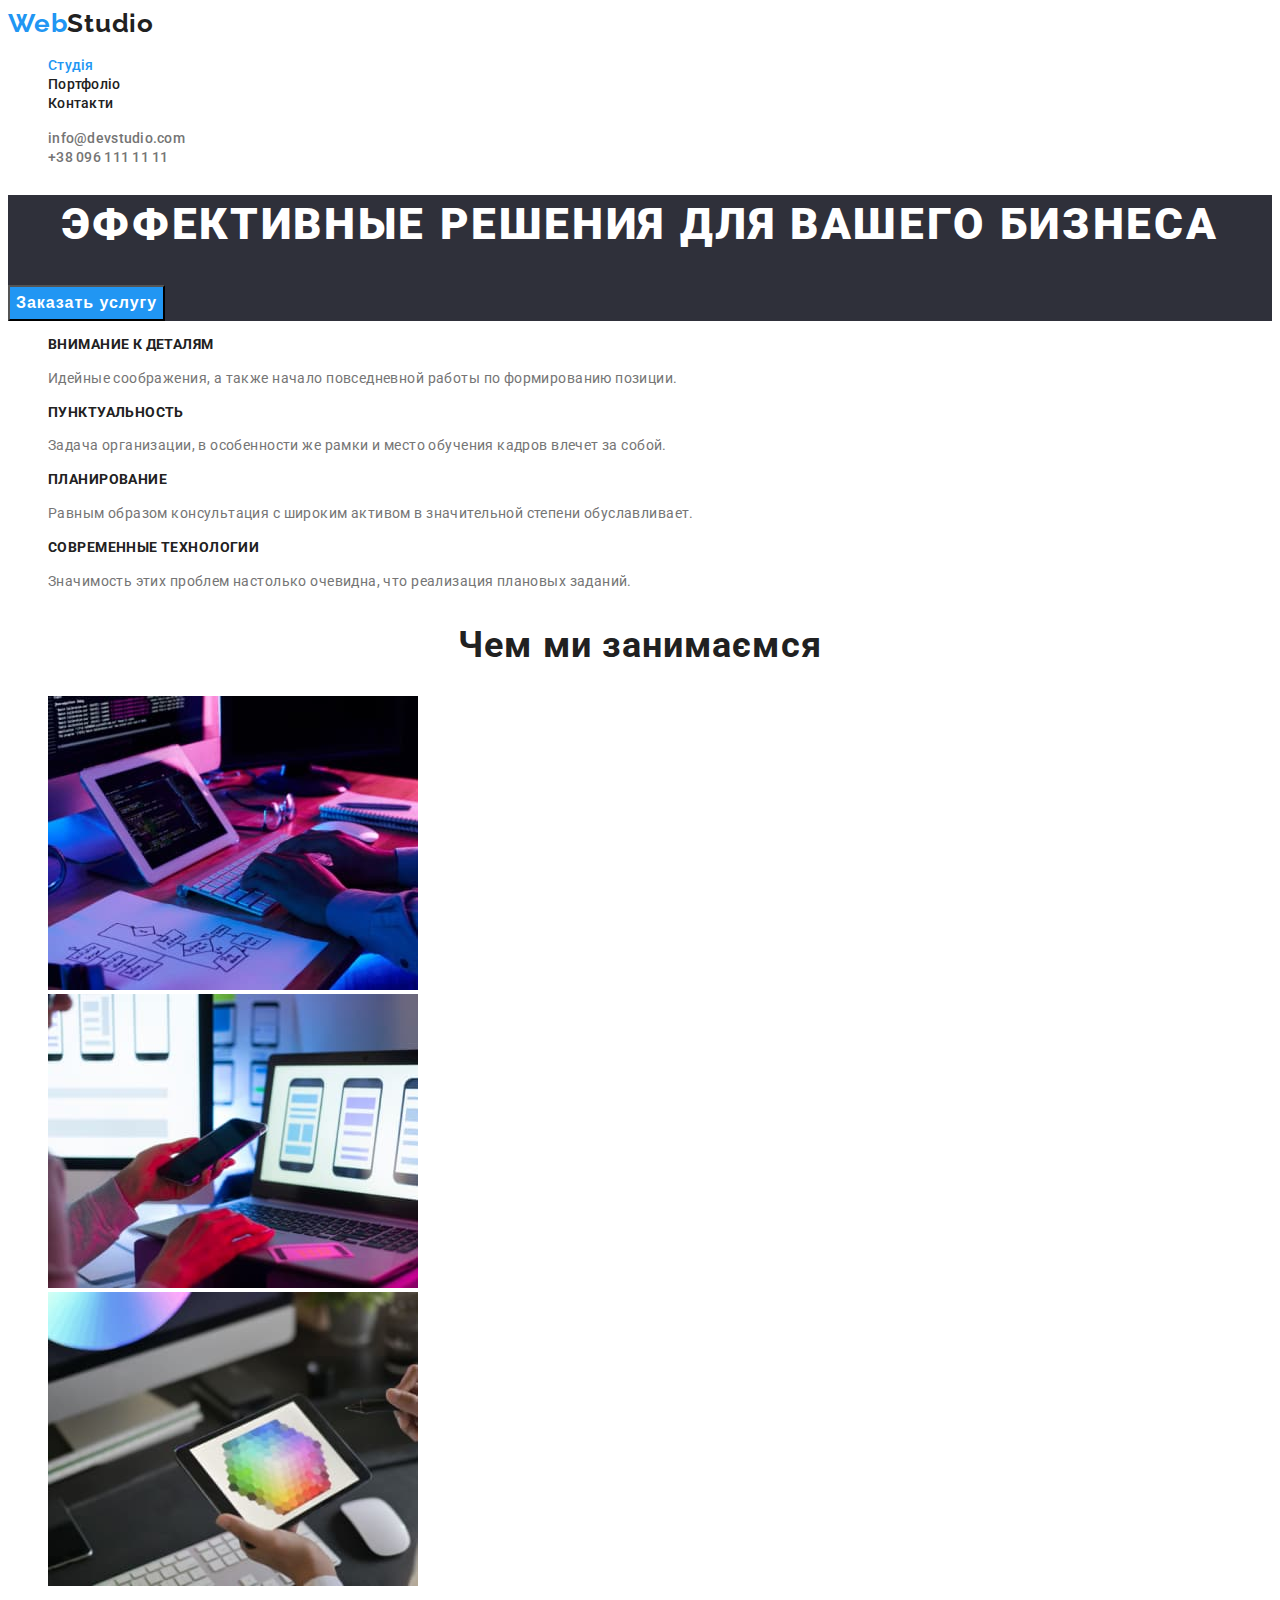
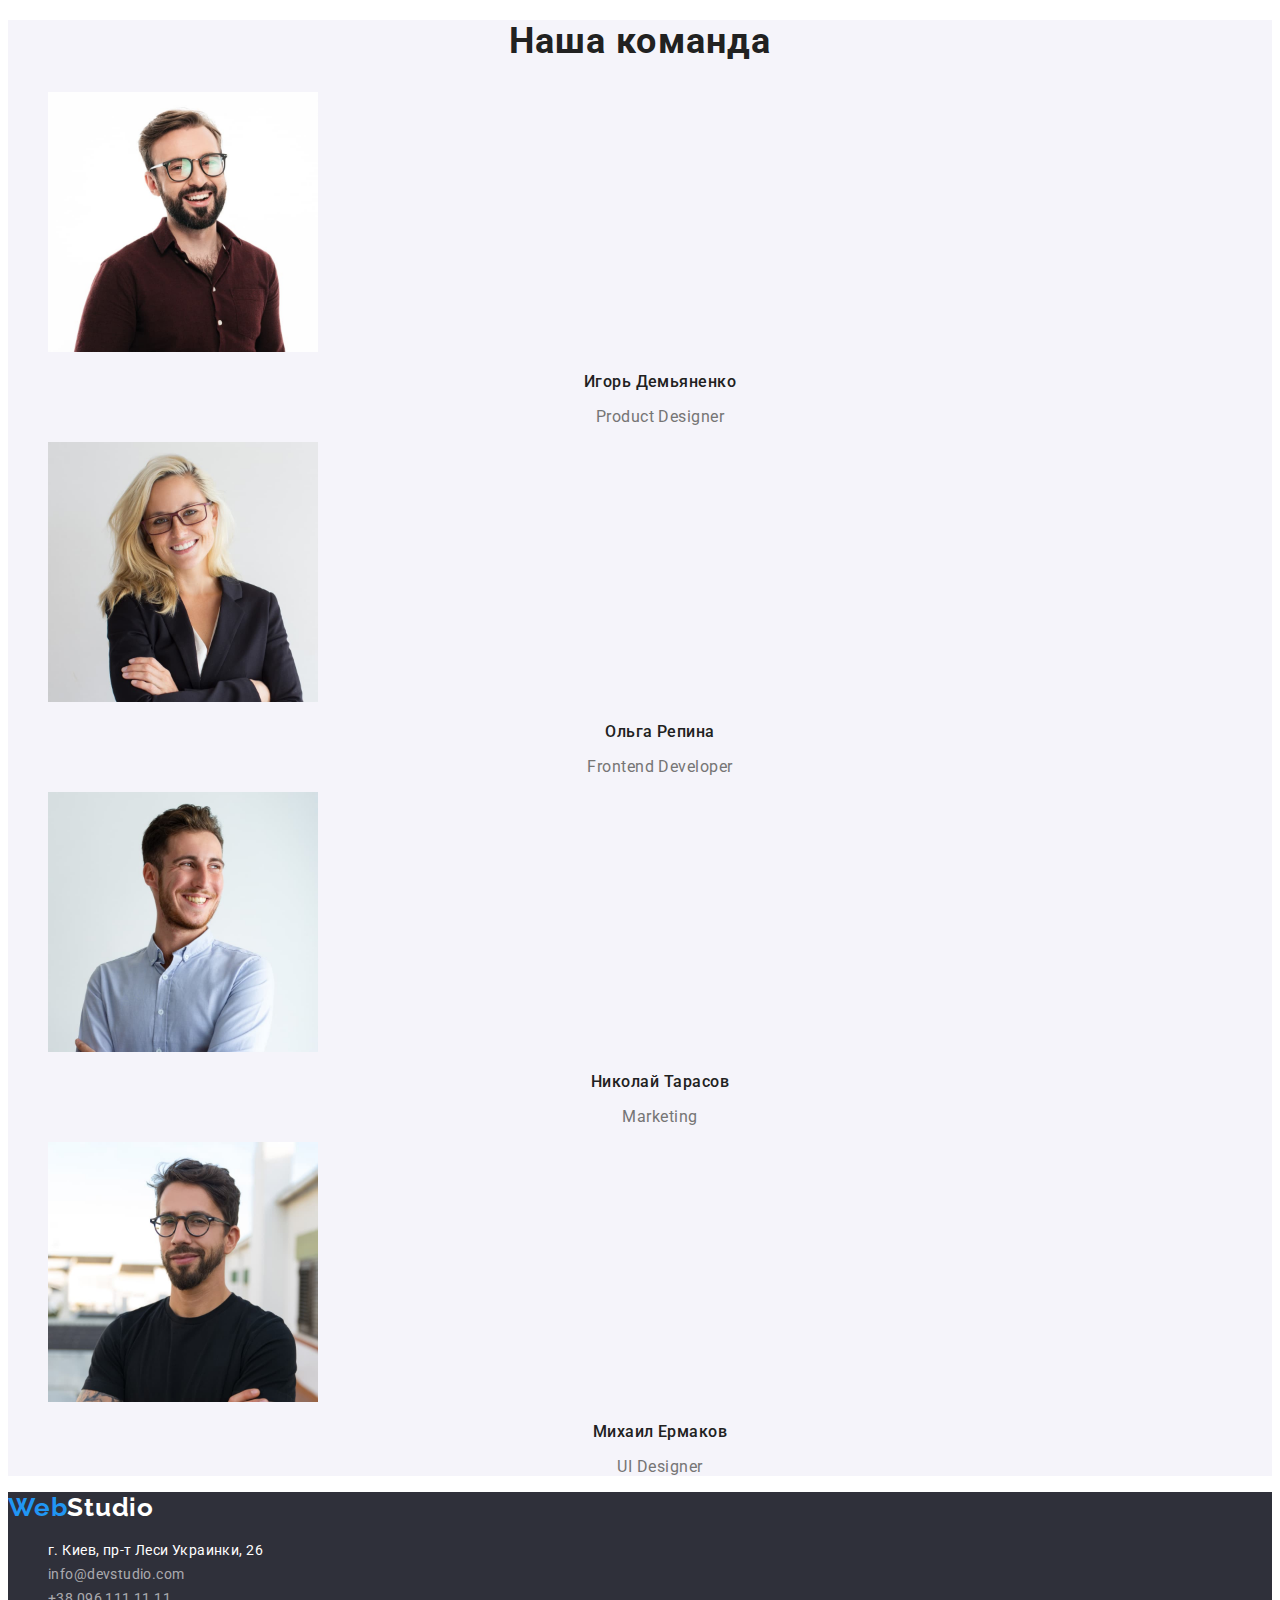
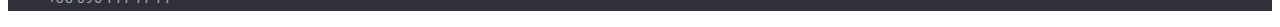
==== index.html @ 5787eca2 "Initial commit" ====
<!DOCTYPE html>
<html lang="ru">

<head>
  <meta charset="utf-8" />
  <meta http-equiv="X-UA-Compatible" content="IE=edge" />
  <title>Студія</title>
  <link href="https://fonts.googleapis.com/css2?family=Raleway:wght@700&family=Roboto:wght@400;500;700;900&display=swap"
    rel="stylesheet">
  <link rel="stylesheet" href="./css/styles.css">
  <meta name="viewport" content="width=device-width, initial-scale=1" />

</head>

<body>
  <header class="header">
    <a class="logo" href="index.html"> <span class="logo-blu">Web</span>Studio</a>
    <nav class="header-nav">
      <ul class="nav-list list">
        <li class="nav-list-item"><a class="header-link header-link-active" href="">Студія</a></li>
        <li class="nav-list-item"><a class="header-link" href="./portfolio.html">Портфоліо</a></li>
        <li class="nav-list-item"><a class="header-link" href="">Контакти</a></li>
      </ul>
    </nav>
    <ul class="header-list list">
      <li class="header-list-item">
        <a class="header-link mail" href="mailto:info@devstudio.com">info@devstudio.com</a>
      </li>
      <li class="header-list-item">
        <a class="header-link tel" href="tel:+380961111111">+38 096 111 11 11</a>
      </li>
    </ul>
  </header>
  <main>
    <!--Герой-->
    <div>
      <section class="hero">
        <h1 class="hero-title">Эффективные решения для вашего бизнеса</h1>
        <button class="btn" type="button">Заказать услугу</button>
      </section>
    </div>
    <!--Переваги-->
    <section class="benefits">
      <ul class="list">
        <li class="list-item">
          <h3 class="benefits-title">Внимание к деталям</h3>
          <p class="benefits-text">
            Идейные соображения, а также начало повседневной работы по
            формированию позиции.
          </p>
        </li>
        <li class="list-item">
          <h3 class="benefits-title">Пунктуальность</h3>
          <p class="benefits-text">
            Задача организации, в особенности же рамки и место обучения кадров
            влечет за собой.
          </p>
        </li>
        <li class="list-item">
          <h3 class="benefits-title">Планирование</h3>
          <p class="benefits-text">
            Равным образом консультация с широким активом в значительной
            степени обуславливает.
          </p>
        </li>
        <li class="list-item">
          <h3 class="benefits-title">Современные технологии</h3>
          <p class="benefits-text">
            Значимость этих проблем настолько очевидна, что реализация
            плановых заданий.
          </p>
        </li>
      </ul>
    </section>
    <!--Що ми робимо-->
    <section class="work">
      <h2 class="work-title">Чем ми занимаємся</h2>
      <ul class="list">
        <li class="list-item">
          <img class="img-work" src="./images/img(4).jpg" alt="Робота з ноутбуком" width="370" height="294" />
        </li>
        <li class="list-item">
          <img class="img-work" src="./images/img(5).jpg" alt="Робота з телефоном" width="370" height="294" />
        </li>
        <li class="list-item">
          <img class="img-work" src="./images/img(6).jpg" alt="Робота з планшетом" width="370" height="294" />
        </li>
      </ul>
    </section>
    <!--Команда-->
    <section class="team">
      <h2 class="team-title">Наша команда</h2>
      <ul class="list">
        <li class="list-item">
          <img class="team-img" src="./images/Workers/img.jpg" alt="фото Ігоря Дем'яненка" width="270" height="260" />
          <h3 class="name-worker">Игорь Демьяненко</h3>
          <p class="profession">Product Designer</p>
        </li>
        <li class="list-item">
          <img class="team-img" src="./images/Workers/img(1).jpg" alt="фото Ольги Репиної" width="270" height="260" />
          <h3 class="name-worker">Ольга Репина</h3>
          <p class="profession">Frontend Developer</p>
        </li>
        <li class="list-item">
          <img class="team-img" src="./images/Workers/img(2).jpg" alt="фото Николая Тарасова" width="270"
            height="260" />
          <h3 class="name-worker">Николай Тарасов</h3>
          <p class="profession">Marketing</p>
        </li>
        <li class="list-item">
          <img class="team-img" src="./images/Workers/img(3).jpg" alt="фото Михаила Ермакова" width="270"
            height="260" />
          <h3 class="name-worker">Михаил Ермаков</h3>
          <p class="profession">UI Designer</p>
        </li>
      </ul>
    </section>
  </main>
  <footer class="footer">
    <a class="footer-link" href="index.html"> <span class="footer-logo">Web</span>Studio </a>
    <address class="address">
      <ul class="list">
        <li class="list-item city-address">г. Киев, пр-т Леси Украинки, 26</li>
        <li class="list-item"><a class="footer-contacts" href="mailto:info@devstudio.com">info@devstudio.com</a></li>
        <li class="list-item"><a class="footer-contacts" href="tel:+380961111111">+38 096 111 11 11</a></li>
      </ul>
    </address>
  </footer>
</body>

</html>
---- css/styles.css ----
:root {
    /*fonts*/
    --main-font: "roboto", sans-serif;
    --secondary-font: "raleway", sans-serif;
    /*text color*/
    --main-tx-cl: #212121;
    --seccond-tx-cl: #757575;
    /*backround color*/
    --light-bg-cl: #FFFFFF;
    --dark-bg-cl: #2F303A;
    --cl-active: #2196F3;
    --secondary-bg-cl: #F5F4FA
}
body {
    font-family: var(--main-font);
    color: var(--main-tx-cl);
}
/*header*/
.logo {
font-family: var(--secondary-font);
color: var(--main-tx-cl);
text-decoration: none;
font-weight: 700;
    font-size: 26px;
    line-height: 1.19;
    letter-spacing: 0.03em;
}
.logo:hover,
.logo:focus{
    text-decoration: underline;
    text-decoration-color: var(--cl-active);
}
.logo-blu {
    color: var(--cl-active)
}
.header-link {
text-decoration: none;
color: var(--main-tx-cl);
font-weight: 500;
font-size: 14px;
 line-height: 1.14;
 letter-spacing: 0.02em;
}
.header-link:hover,
.header-link:focus {
color: var(--cl-active);
}
.list {
    list-style: none;
}
.header-link-active{
color: var(--cl-active);
}
.tel,
.mail {
    color: var(--seccond-tx-cl);
}

/*hero*/
.hero{
    background-color: var(--dark-bg-cl);
    
}
.hero-title{
    font-weight: 900;
        font-size: 44px;
        line-height: 1.36;
        text-align: center;
        letter-spacing: 0.06em;
        text-transform: uppercase;
        color: var(--light-bg-cl);
}
.btn{
    cursor: pointer;
    color: var(--light-bg-cl);
    background-color: var(--cl-active);
    font-weight: 700;
        font-size: 16px;
        line-height: 1.88;
        display: flex;
        align-items: center;
        text-align: center;
        letter-spacing: 0.06em;
}
.hero-title:hover,
.hero-title:focus {
    text-decoration: underline;
    text-decoration-color: var(--cl-active);
}

/*Переваги*/
.benefits{
}
.benefits-title{
    color: var(--main-tx-cl);
    font-weight: 700;
        font-size: 14px;
        line-height: 1.14;
        letter-spacing: 0.03em;
        text-transform: uppercase;
}
.benefits-text{
    color: var(--seccond-tx-cl);
        font-size: 14px;
        line-height: 1.7;
        letter-spacing: 0.03em;
}
.work-title{
    color: var(--main-tx-cl);
    font-weight: 700;
        font-size: 36px;
        line-height: 1.17;
        text-align: center;
        letter-spacing: 0.03em;
}
/*tem*/
.team{
    background-color: var(--secondary-bg-cl);
}
.team-title{
    color: var(--main-tx-cl);
    font-weight: 700;
        font-size: 36px;
        line-height: 1.17;
        text-align: center;
        letter-spacing: 0.03em;
}
.name-worker{
    color: var(--main-tx-cl);
    font-weight: 500;
        font-size: 16px;
        line-height: 1.19;
        text-align: center;
        letter-spacing: 0.03em;
}
.profession{
    color: var(--seccond-tx-cl);
        font-size: 16px;
        line-height: 1.19;
        text-align: center;
        letter-spacing: 0.03em;
}
/* footer*/
.footer{
    background-color: var(--dark-bg-cl);

}
.footer-link{
    color: #ffffff;
    font-family: var(--secondary-font);
    font-weight: 700;
        font-size: 26px;
        line-height: 1.19;
        letter-spacing: 0.03em;
        text-decoration: none;
}
.footer-logo{
    color: var(--cl-active);
}
.footer-link:hover,
.footer-link:focus{
    text-decoration: underline;
    text-decoration-color: var(--cl-active);
}
.city-address{
    font-style: normal;
    font-size: 14px;
        line-height: 1.71;
        letter-spacing: 0.03em;
    color: #FFFFFF;
}
.footer-contacts{
        font-style: normal;
        font-weight: 400;
        font-size: 14px;
        line-height: 1.71;
        letter-spacing: 0.03em;
        color: rgba(255, 255, 255, 0.6);;
    text-decoration: none;
}
.footer-contacts:hover,
.footer-contacts:focus{
    color: var(--cl-active);
}

/*Portfolio*/
.portfolio{
    background-color: var(--light-bg-cl);
}
.btn-portfolio{
    font-family: inherit;
    background-color: var(--secondary-bg-cl);
    color: var(--main-tx-cl);
    font-weight: 500;
        font-size: 16px;
        line-height: 1.62;
        text-align: center;
        letter-spacing: 0.03em;
}
.btn-portfolio:hover,
.btn-portfolio:focus{
    background-color: var(--cl-active);
    color: var(--light-bg-cl);
    cursor: pointer;
}
.portfolio-link{
    text-decoration: none;

}
.card-title{
    color: var(--main-tx-cl);
    font-weight: 700;
        font-size: 18px;
        line-height: 2;
        letter-spacing: 0.06em;
}
.card-variety{
    color: var(--seccond-tx-cl);
        font-size: 16px;
        line-height: 1.88;
        letter-spacing: 0.03em;
}
.portfolio-link:hover,
.portfolio-link:focus{
    text-decoration: underline;
    text-decoration-color: var(--cl-active);
}
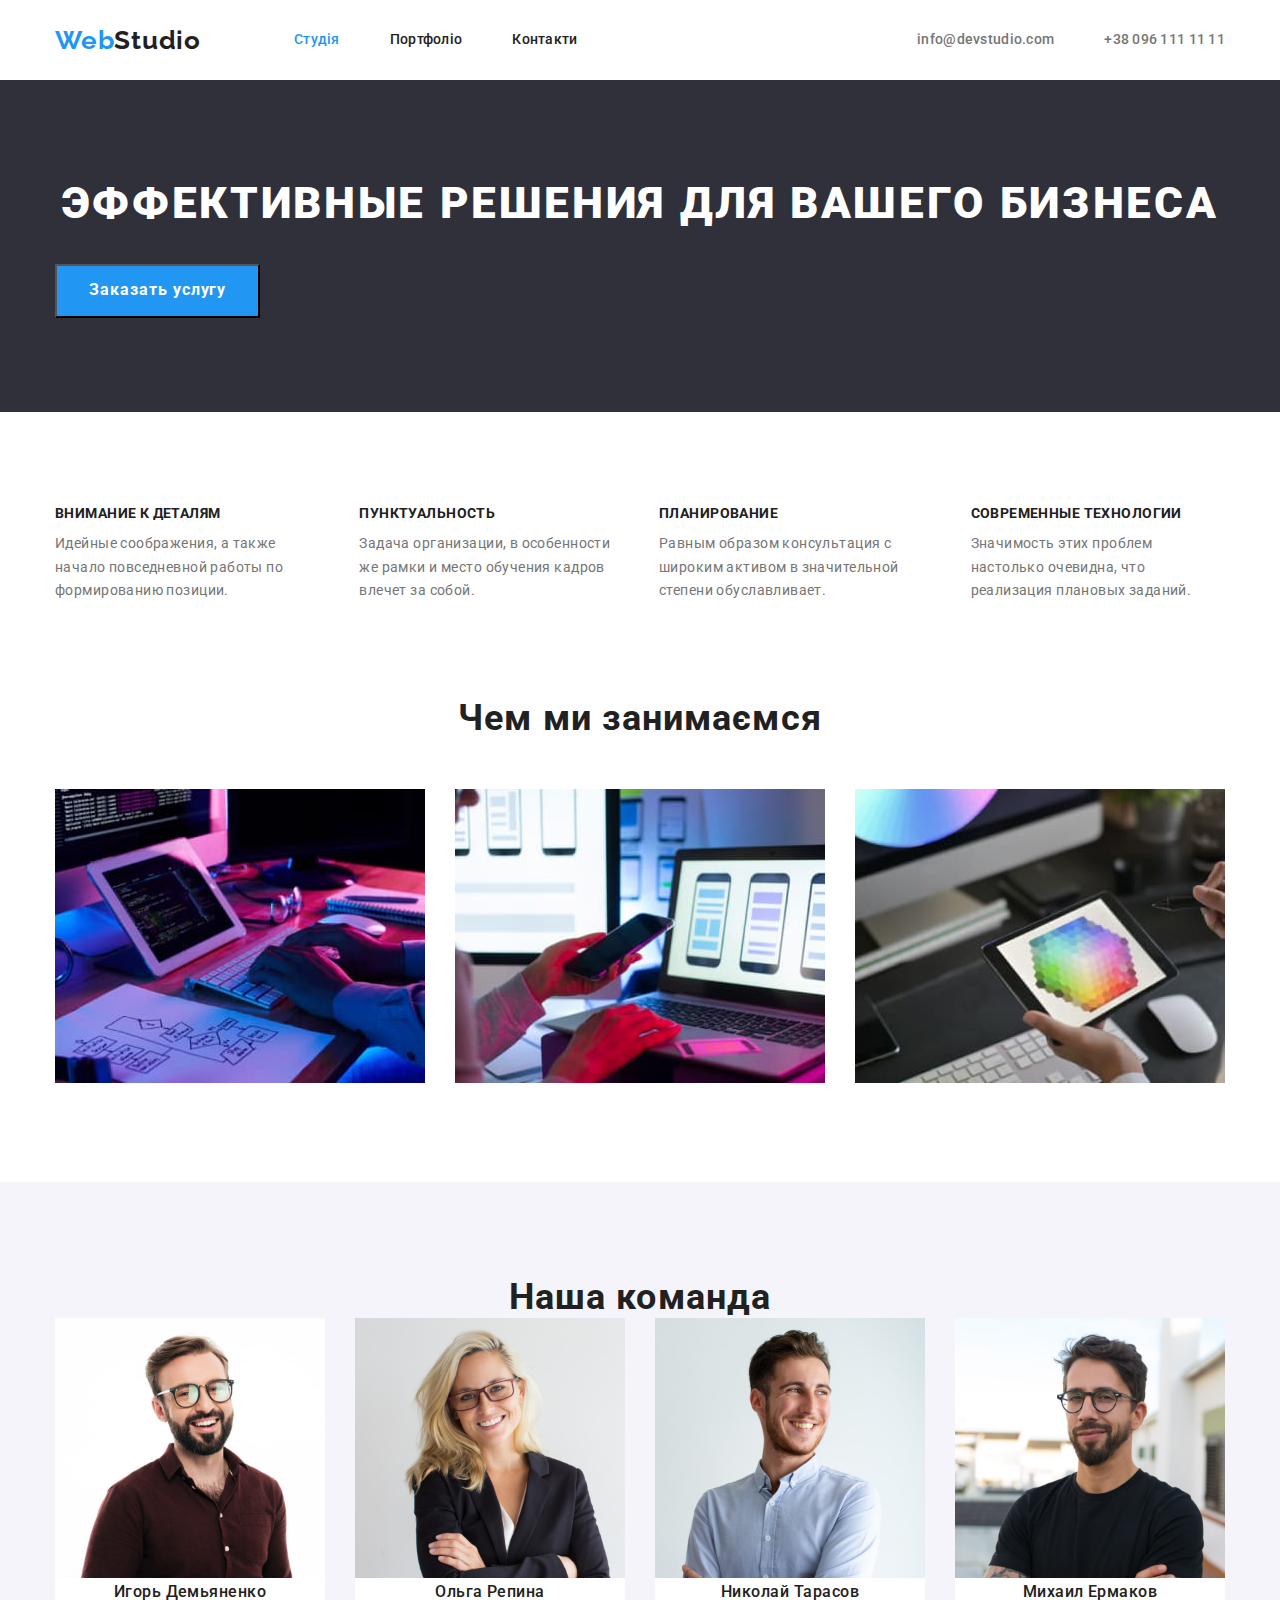
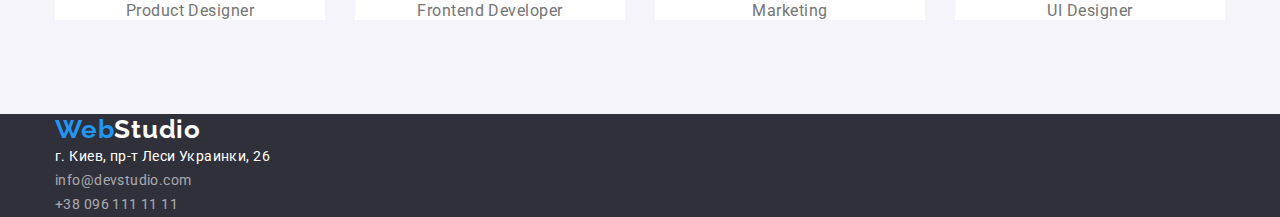
==== commit 340181ef: "Виконав д.з. 3" ====
--- a/index.html
+++ b/index.html
@@ -7,6 +7,7 @@
   <title>Студія</title>
   <link href="https://fonts.googleapis.com/css2?family=Raleway:wght@700&family=Roboto:wght@400;500;700;900&display=swap"
     rel="stylesheet">
+  <link rel="stylesheet" href="https://cdnjs.cloudflare.com/ajax/libs/modern-normalize/1.1.0/modern-normalize.min.css">
   <link rel="stylesheet" href="./css/styles.css">
   <meta name="viewport" content="width=device-width, initial-scale=1" />
 
@@ -14,117 +15,130 @@
 
 <body>
   <header class="header">
-    <a class="logo" href="index.html"> <span class="logo-blu">Web</span>Studio</a>
-    <nav class="header-nav">
-      <ul class="nav-list list">
-        <li class="nav-list-item"><a class="header-link header-link-active" href="">Студія</a></li>
-        <li class="nav-list-item"><a class="header-link" href="./portfolio.html">Портфоліо</a></li>
-        <li class="nav-list-item"><a class="header-link" href="">Контакти</a></li>
+    <div class="container header-container">
+      <a class="logo" href="index.html"> <span class="logo-blu">Web</span>Studio</a>
+      <nav class="header-nav">
+        <ul class="nav-list list">
+          <li class="nav-list-item"><a class="header-link header-link-active" href="">Студія</a></li>
+          <li class="nav-list-item"><a class="header-link" href="./portfolio.html">Портфоліо</a></li>
+          <li class="nav-list-item"><a class="header-link" href="">Контакти</a></li>
+        </ul>
+      </nav>
+      <ul class="header-list list">
+        <li class="header-list-item">
+          <a class="header-link mail" href="mailto:info@devstudio.com">info@devstudio.com</a>
+        </li>
+        <li class="header-list-item">
+          <a class="header-link tel" href="tel:+380961111111">+38 096 111 11 11</a>
+        </li>
       </ul>
-    </nav>
-    <ul class="header-list list">
-      <li class="header-list-item">
-        <a class="header-link mail" href="mailto:info@devstudio.com">info@devstudio.com</a>
-      </li>
-      <li class="header-list-item">
-        <a class="header-link tel" href="tel:+380961111111">+38 096 111 11 11</a>
-      </li>
-    </ul>
+    </div>
   </header>
   <main>
     <!--Герой-->
     <div>
-      <section class="hero">
-        <h1 class="hero-title">Эффективные решения для вашего бизнеса</h1>
-        <button class="btn" type="button">Заказать услугу</button>
+      <section class="section hero">
+        <div class="container">
+          <h1 class="hero-title">Эффективные решения для вашего бизнеса</h1>
+          <button class="btn" type="button">Заказать услугу</button>
+        </div>
       </section>
     </div>
     <!--Переваги-->
-    <section class="benefits">
-      <ul class="list">
-        <li class="list-item">
-          <h3 class="benefits-title">Внимание к деталям</h3>
-          <p class="benefits-text">
-            Идейные соображения, а также начало повседневной работы по
-            формированию позиции.
-          </p>
-        </li>
-        <li class="list-item">
-          <h3 class="benefits-title">Пунктуальность</h3>
-          <p class="benefits-text">
-            Задача организации, в особенности же рамки и место обучения кадров
-            влечет за собой.
-          </p>
-        </li>
-        <li class="list-item">
-          <h3 class="benefits-title">Планирование</h3>
-          <p class="benefits-text">
-            Равным образом консультация с широким активом в значительной
-            степени обуславливает.
-          </p>
-        </li>
-        <li class="list-item">
-          <h3 class="benefits-title">Современные технологии</h3>
-          <p class="benefits-text">
-            Значимость этих проблем настолько очевидна, что реализация
-            плановых заданий.
-          </p>
-        </li>
-      </ul>
+    <section class="section benefits">
+      <div class="container">
+        <ul class="list benefits-list">
+          <li class="list-item">
+            <h3 class="benefits-title">Внимание к деталям</h3>
+            <p class="benefits-text">
+              Идейные соображения, а также начало повседневной работы по
+              формированию позиции.
+            </p>
+          </li>
+          <li class="list-item">
+            <h3 class="benefits-title">Пунктуальность</h3>
+            <p class="benefits-text">
+              Задача организации, в особенности же рамки и место обучения кадров
+              влечет за собой.
+            </p>
+          </li>
+          <li class="list-item">
+            <h3 class="benefits-title">Планирование</h3>
+            <p class="benefits-text">
+              Равным образом консультация с широким активом в значительной
+              степени обуславливает.
+            </p>
+          </li>
+          <li class="list-item">
+            <h3 class="benefits-title">Современные технологии</h3>
+            <p class="benefits-text">
+              Значимость этих проблем настолько очевидна, что реализация
+              плановых заданий.
+            </p>
+          </li>
+        </ul>
+      </div>
     </section>
     <!--Що ми робимо-->
     <section class="work">
-      <h2 class="work-title">Чем ми занимаємся</h2>
-      <ul class="list">
-        <li class="list-item">
-          <img class="img-work" src="./images/img(4).jpg" alt="Робота з ноутбуком" width="370" height="294" />
-        </li>
-        <li class="list-item">
-          <img class="img-work" src="./images/img(5).jpg" alt="Робота з телефоном" width="370" height="294" />
-        </li>
-        <li class="list-item">
-          <img class="img-work" src="./images/img(6).jpg" alt="Робота з планшетом" width="370" height="294" />
-        </li>
-      </ul>
+      <div class="container">
+        <h2 class="work-title">Чем ми занимаємся</h2>
+        <ul class="list work-list">
+          <li class="list-item">
+            <img class="img-work" src="./images/img(4).jpg" alt="Робота з ноутбуком" width="370" height="294" />
+          </li>
+          <li class="list-item">
+            <img class="img-work" src="./images/img(5).jpg" alt="Робота з телефоном" width="370" height="294" />
+          </li>
+          <li class="list-item">
+            <img class="img-work" src="./images/img(6).jpg" alt="Робота з планшетом" width="370" height="294" />
+          </li>
+        </ul>
+      </div>
     </section>
     <!--Команда-->
-    <section class="team">
-      <h2 class="team-title">Наша команда</h2>
-      <ul class="list">
-        <li class="list-item">
-          <img class="team-img" src="./images/Workers/img.jpg" alt="фото Ігоря Дем'яненка" width="270" height="260" />
-          <h3 class="name-worker">Игорь Демьяненко</h3>
-          <p class="profession">Product Designer</p>
-        </li>
-        <li class="list-item">
-          <img class="team-img" src="./images/Workers/img(1).jpg" alt="фото Ольги Репиної" width="270" height="260" />
-          <h3 class="name-worker">Ольга Репина</h3>
-          <p class="profession">Frontend Developer</p>
-        </li>
-        <li class="list-item">
-          <img class="team-img" src="./images/Workers/img(2).jpg" alt="фото Николая Тарасова" width="270"
-            height="260" />
-          <h3 class="name-worker">Николай Тарасов</h3>
-          <p class="profession">Marketing</p>
-        </li>
-        <li class="list-item">
-          <img class="team-img" src="./images/Workers/img(3).jpg" alt="фото Михаила Ермакова" width="270"
-            height="260" />
-          <h3 class="name-worker">Михаил Ермаков</h3>
-          <p class="profession">UI Designer</p>
-        </li>
-      </ul>
+    <section class="section team">
+      <div class="container">
+        <h2 class="team-title">Наша команда</h2>
+        <ul class="list team-list">
+          <li class="list-item team-list-item">
+            <img class="team-img" src="./images/Workers/img.jpg" alt="фото Ігоря Дем'яненка" width="270" height="260" />
+            <h3 class="name-worker">Игорь Демьяненко</h3>
+            <p class="profession">Product Designer</p>
+          </li>
+          <li class="list-item team-list-item">
+            <img class="team-img" src="./images/Workers/img(1).jpg" alt="фото Ольги Репиної" width="270" height="260" />
+            <h3 class="name-worker">Ольга Репина</h3>
+            <p class="profession">Frontend Developer</p>
+          </li>
+          <li class="list-item team-list-item">
+            <img class="team-img" src="./images/Workers/img(2).jpg" alt="фото Николая Тарасова" width="270"
+              height="260" />
+            <h3 class="name-worker">Николай Тарасов</h3>
+            <p class="profession">Marketing</p>
+          </li>
+          <li class="list-item team-list-item">
+            <img class="team-img" src="./images/Workers/img(3).jpg" alt="фото Михаила Ермакова" width="270"
+              height="260" />
+            <h3 class="name-worker">Михаил Ермаков</h3>
+            <p class="profession">UI Designer</p>
+          </li>
+
+        </ul>
+      </div>
     </section>
   </main>
   <footer class="footer">
-    <a class="footer-link" href="index.html"> <span class="footer-logo">Web</span>Studio </a>
-    <address class="address">
-      <ul class="list">
-        <li class="list-item city-address">г. Киев, пр-т Леси Украинки, 26</li>
-        <li class="list-item"><a class="footer-contacts" href="mailto:info@devstudio.com">info@devstudio.com</a></li>
-        <li class="list-item"><a class="footer-contacts" href="tel:+380961111111">+38 096 111 11 11</a></li>
-      </ul>
-    </address>
+    <div class="container">
+      <a class="footer-link" href="index.html"> <span class="footer-logo">Web</span>Studio </a>
+      <address class="address">
+        <ul class="list">
+          <li class="list-item city-address">г. Киев, пр-т Леси Украинки, 26</li>
+          <li class="list-item"><a class="footer-contacts" href="mailto:info@devstudio.com">info@devstudio.com</a></li>
+          <li class="list-item"><a class="footer-contacts" href="tel:+380961111111">+38 096 111 11 11</a></li>
+        </ul>
+      </address>
+    </div>
   </footer>
 </body>
 
--- a/css/styles.css
+++ b/css/styles.css
@@ -1,227 +1,307 @@
 :root {
-    /*fonts*/
-    --main-font: "roboto", sans-serif;
-    --secondary-font: "raleway", sans-serif;
-    /*text color*/
-    --main-tx-cl: #212121;
-    --seccond-tx-cl: #757575;
-    /*backround color*/
-    --light-bg-cl: #FFFFFF;
-    --dark-bg-cl: #2F303A;
-    --cl-active: #2196F3;
-    --secondary-bg-cl: #F5F4FA
+  /*fonts*/
+  --main-font: "roboto", sans-serif;
+  --secondary-font: "raleway", sans-serif;
+  /*text color*/
+  --main-tx-cl: #212121;
+  --seccond-tx-cl: #757575;
+  /*backround color*/
+  --light-bg-cl: #ffffff;
+  --dark-bg-cl: #2f303a;
+  --cl-active: #2196f3;
+  --secondary-bg-cl: #f5f4fa;
 }
 body {
-    font-family: var(--main-font);
-    color: var(--main-tx-cl);
+  font-family: var(--main-font);
+  color: var(--main-tx-cl);
+}
+h1,
+h2,
+h3,
+h4,
+h5,
+h6,
+p {
+  margin: 0;
+}
+.container {
+  width: 1200px;
+  padding-left: 15px;
+  padding-right: 15px;
+  margin-left: auto;
+  margin-right: auto;
+}
+.section {
+  padding-top: 94px;
+  padding-bottom: 94px;
 }
 /*header*/
+.header-container {
+  display: flex;
+  align-items: center;
+}
 .logo {
-font-family: var(--secondary-font);
-color: var(--main-tx-cl);
-text-decoration: none;
-font-weight: 700;
-    font-size: 26px;
-    line-height: 1.19;
-    letter-spacing: 0.03em;
+  font-family: var(--secondary-font);
+  color: var(--main-tx-cl);
+  text-decoration: none;
+  font-weight: 700;
+  font-size: 26px;
+  line-height: 1.19;
+  letter-spacing: 0.03em;
+
+  margin-right: 93px;
 }
 .logo:hover,
-.logo:focus{
-    text-decoration: underline;
-    text-decoration-color: var(--cl-active);
+.logo:focus {
+  text-decoration: underline;
+  text-decoration-color: var(--cl-active);
 }
 .logo-blu {
-    color: var(--cl-active)
+  color: var(--cl-active);
 }
 .header-link {
-text-decoration: none;
-color: var(--main-tx-cl);
-font-weight: 500;
-font-size: 14px;
- line-height: 1.14;
- letter-spacing: 0.02em;
+  display: inline-block;
+  text-decoration: none;
+  color: var(--main-tx-cl);
+  font-weight: 500;
+  font-size: 14px;
+  line-height: 1.14;
+  letter-spacing: 0.02em;
+
+  padding-top: 32px;
+  padding-bottom: 32px;
 }
 .header-link:hover,
 .header-link:focus {
-color: var(--cl-active);
+  color: var(--cl-active);
+}
+.nav-list {
+  display: flex;
+  gap: 50px;
 }
 .list {
-    list-style: none;
-}
-.header-link-active{
-color: var(--cl-active);
+  list-style: none;
+  margin: 0;
+  padding: 0;
+}
+.header-list {
+  display: flex;
+  gap: 50px;
+  margin-left: auto;
+}
+.header-link-active {
+  color: var(--cl-active);
 }
 .tel,
 .mail {
-    color: var(--seccond-tx-cl);
+  color: var(--seccond-tx-cl);
 }
 
 /*hero*/
-.hero{
-    background-color: var(--dark-bg-cl);
-    
-}
-.hero-title{
-    font-weight: 900;
-        font-size: 44px;
-        line-height: 1.36;
-        text-align: center;
-        letter-spacing: 0.06em;
-        text-transform: uppercase;
-        color: var(--light-bg-cl);
-}
-.btn{
-    cursor: pointer;
-    color: var(--light-bg-cl);
-    background-color: var(--cl-active);
-    font-weight: 700;
-        font-size: 16px;
-        line-height: 1.88;
-        display: flex;
-        align-items: center;
-        text-align: center;
-        letter-spacing: 0.06em;
+.hero {
+  background-color: var(--dark-bg-cl);
+}
+.hero-title {
+  font-weight: 900;
+  font-size: 44px;
+  line-height: 1.36;
+  text-align: center;
+  letter-spacing: 0.06em;
+  text-transform: uppercase;
+  color: var(--light-bg-cl);
+  margin-bottom: 30px;
+}
+.btn {
+  cursor: pointer;
+  color: var(--light-bg-cl);
+  background-color: var(--cl-active);
+  font-weight: 700;
+  font-size: 16px;
+  line-height: 1.88;
+  display: flex;
+  align-items: center;
+  text-align: center;
+  letter-spacing: 0.06em;
+  padding-top: 9px;
+  padding-left: 32px;
+  padding-right: 32px;
+  padding-bottom: 11px;
 }
 .hero-title:hover,
 .hero-title:focus {
-    text-decoration: underline;
-    text-decoration-color: var(--cl-active);
+  text-decoration: underline;
+  text-decoration-color: var(--cl-active);
 }
 
 /*Переваги*/
-.benefits{
-}
-.benefits-title{
-    color: var(--main-tx-cl);
-    font-weight: 700;
-        font-size: 14px;
-        line-height: 1.14;
-        letter-spacing: 0.03em;
-        text-transform: uppercase;
-}
-.benefits-text{
-    color: var(--seccond-tx-cl);
-        font-size: 14px;
-        line-height: 1.7;
-        letter-spacing: 0.03em;
-}
-.work-title{
-    color: var(--main-tx-cl);
-    font-weight: 700;
-        font-size: 36px;
-        line-height: 1.17;
-        text-align: center;
-        letter-spacing: 0.03em;
+.benefits {
+}
+.benefits-list {
+  display: flex;
+  gap: 30px;
+}
+.benefits-title {
+  color: var(--main-tx-cl);
+  font-weight: 700;
+  font-size: 14px;
+  line-height: 1.14;
+  letter-spacing: 0.03em;
+  text-transform: uppercase;
+  margin-bottom: 10px;
+}
+.benefits-text {
+  color: var(--seccond-tx-cl);
+  font-size: 14px;
+  line-height: 1.7;
+  letter-spacing: 0.03em;
+}
+
+/*work*/
+.work-title {
+  color: var(--main-tx-cl);
+  font-weight: 700;
+  font-size: 36px;
+  line-height: 1.17;
+  text-align: center;
+  letter-spacing: 0.03em;
+
+  margin-bottom: 50px;
+}
+.work-list {
+  display: flex;
+  gap: 30px;
+  padding-left: 0;
+  padding-bottom: 94px;
 }
 /*tem*/
-.team{
-    background-color: var(--secondary-bg-cl);
-}
-.team-title{
-    color: var(--main-tx-cl);
-    font-weight: 700;
-        font-size: 36px;
-        line-height: 1.17;
-        text-align: center;
-        letter-spacing: 0.03em;
-}
-.name-worker{
-    color: var(--main-tx-cl);
-    font-weight: 500;
-        font-size: 16px;
-        line-height: 1.19;
-        text-align: center;
-        letter-spacing: 0.03em;
-}
-.profession{
-    color: var(--seccond-tx-cl);
-        font-size: 16px;
-        line-height: 1.19;
-        text-align: center;
-        letter-spacing: 0.03em;
+.team {
+  background-color: var(--secondary-bg-cl);
+}
+.team-title {
+  color: var(--main-tx-cl);
+  font-weight: 700;
+  font-size: 36px;
+  line-height: 1.17;
+  text-align: center;
+  letter-spacing: 0.03em;
+}
+
+.team-list {
+  display: flex;
+  gap: 30px;
+  padding-left: 0;
+}
+.team-list-item {
+  background-color: var(--light-bg-cl);
+}
+.name-worker {
+  color: var(--main-tx-cl);
+  font-weight: 500;
+  font-size: 16px;
+  line-height: 1.19;
+  text-align: center;
+  letter-spacing: 0.03em;
+}
+.profession {
+  color: var(--seccond-tx-cl);
+  font-size: 16px;
+  line-height: 1.19;
+  text-align: center;
+  letter-spacing: 0.03em;
 }
 /* footer*/
-.footer{
-    background-color: var(--dark-bg-cl);
-
-}
-.footer-link{
-    color: #ffffff;
-    font-family: var(--secondary-font);
-    font-weight: 700;
-        font-size: 26px;
-        line-height: 1.19;
-        letter-spacing: 0.03em;
-        text-decoration: none;
-}
-.footer-logo{
-    color: var(--cl-active);
+.footer {
+  background-color: var(--dark-bg-cl);
+}
+.footer-link {
+  color: #ffffff;
+  font-family: var(--secondary-font);
+  font-weight: 700;
+  font-size: 26px;
+  line-height: 1.19;
+  letter-spacing: 0.03em;
+  text-decoration: none;
+}
+.footer-logo {
+  color: var(--cl-active);
 }
 .footer-link:hover,
-.footer-link:focus{
-    text-decoration: underline;
-    text-decoration-color: var(--cl-active);
-}
-.city-address{
-    font-style: normal;
-    font-size: 14px;
-        line-height: 1.71;
-        letter-spacing: 0.03em;
-    color: #FFFFFF;
-}
-.footer-contacts{
-        font-style: normal;
-        font-weight: 400;
-        font-size: 14px;
-        line-height: 1.71;
-        letter-spacing: 0.03em;
-        color: rgba(255, 255, 255, 0.6);;
-    text-decoration: none;
+.footer-link:focus {
+  text-decoration: underline;
+  text-decoration-color: var(--cl-active);
+}
+.city-address {
+  font-style: normal;
+  font-size: 14px;
+  line-height: 1.71;
+  letter-spacing: 0.03em;
+  color: #ffffff;
+}
+.footer-contacts {
+  font-style: normal;
+  font-weight: 400;
+  font-size: 14px;
+  line-height: 1.71;
+  letter-spacing: 0.03em;
+  color: rgba(255, 255, 255, 0.6);
+  text-decoration: none;
 }
 .footer-contacts:hover,
-.footer-contacts:focus{
-    color: var(--cl-active);
+.footer-contacts:focus {
+  color: var(--cl-active);
 }
 
 /*Portfolio*/
-.portfolio{
-    background-color: var(--light-bg-cl);
-}
-.btn-portfolio{
-    font-family: inherit;
-    background-color: var(--secondary-bg-cl);
-    color: var(--main-tx-cl);
-    font-weight: 500;
-        font-size: 16px;
-        line-height: 1.62;
-        text-align: center;
-        letter-spacing: 0.03em;
+.portfolio {
+  background-color: var(--light-bg-cl);
+}
+.filter-list {
+  display: flex;
+  margin-bottom: 34px;
+  justify-content: center;
+  gap: 8px;
+}
+.btn-portfolio {
+  font-family: inherit;
+  background-color: var(--secondary-bg-cl);
+  color: var(--main-tx-cl);
+  font-weight: 500;
+  font-size: 16px;
+  line-height: 1.62;
+  text-align: center;
+  letter-spacing: 0.03em;
 }
 .btn-portfolio:hover,
-.btn-portfolio:focus{
-    background-color: var(--cl-active);
-    color: var(--light-bg-cl);
-    cursor: pointer;
-}
-.portfolio-link{
-    text-decoration: none;
-
-}
-.card-title{
-    color: var(--main-tx-cl);
-    font-weight: 700;
-        font-size: 18px;
-        line-height: 2;
-        letter-spacing: 0.06em;
-}
-.card-variety{
-    color: var(--seccond-tx-cl);
-        font-size: 16px;
-        line-height: 1.88;
-        letter-spacing: 0.03em;
+.btn-portfolio:focus {
+  background-color: var(--cl-active);
+  color: var(--light-bg-cl);
+  cursor: pointer;
+}
+.portfolio-list {
+  display: flex;
+  flex-wrap: wrap;
+  padding-left: 0;
+  gap: 30px;
+  flex-grow: calc(100%- (30px * 2) / 3);
+}
+.portfolio-link {
+  text-decoration: none;
+}
+.card-title {
+  color: var(--main-tx-cl);
+  font-weight: 700;
+  font-size: 18px;
+  line-height: 2;
+  letter-spacing: 0.06em;
+}
+.card-variety {
+  color: var(--seccond-tx-cl);
+  font-size: 16px;
+  line-height: 1.88;
+  letter-spacing: 0.03em;
 }
 .portfolio-link:hover,
-.portfolio-link:focus{
-    text-decoration: underline;
-    text-decoration-color: var(--cl-active);
-}+.portfolio-link:focus {
+  text-decoration: underline;
+  text-decoration-color: var(--cl-active);
+}
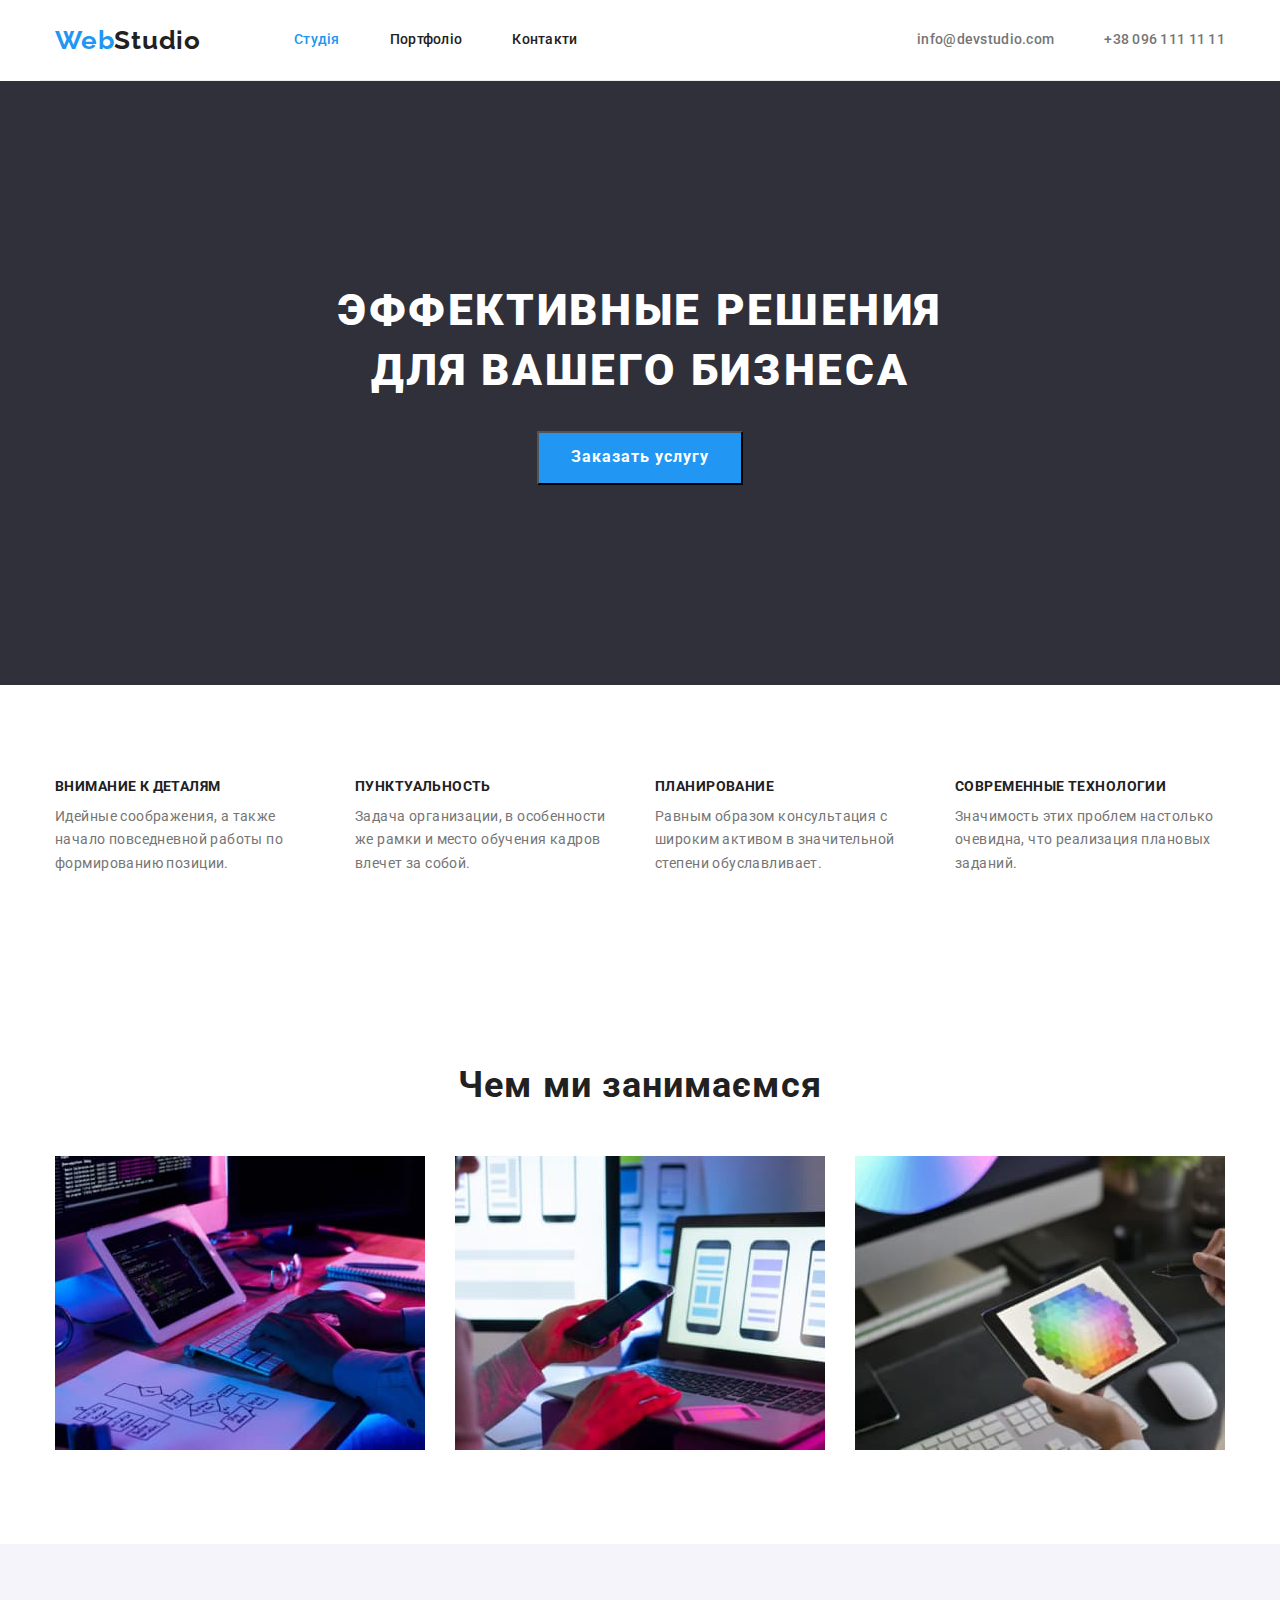
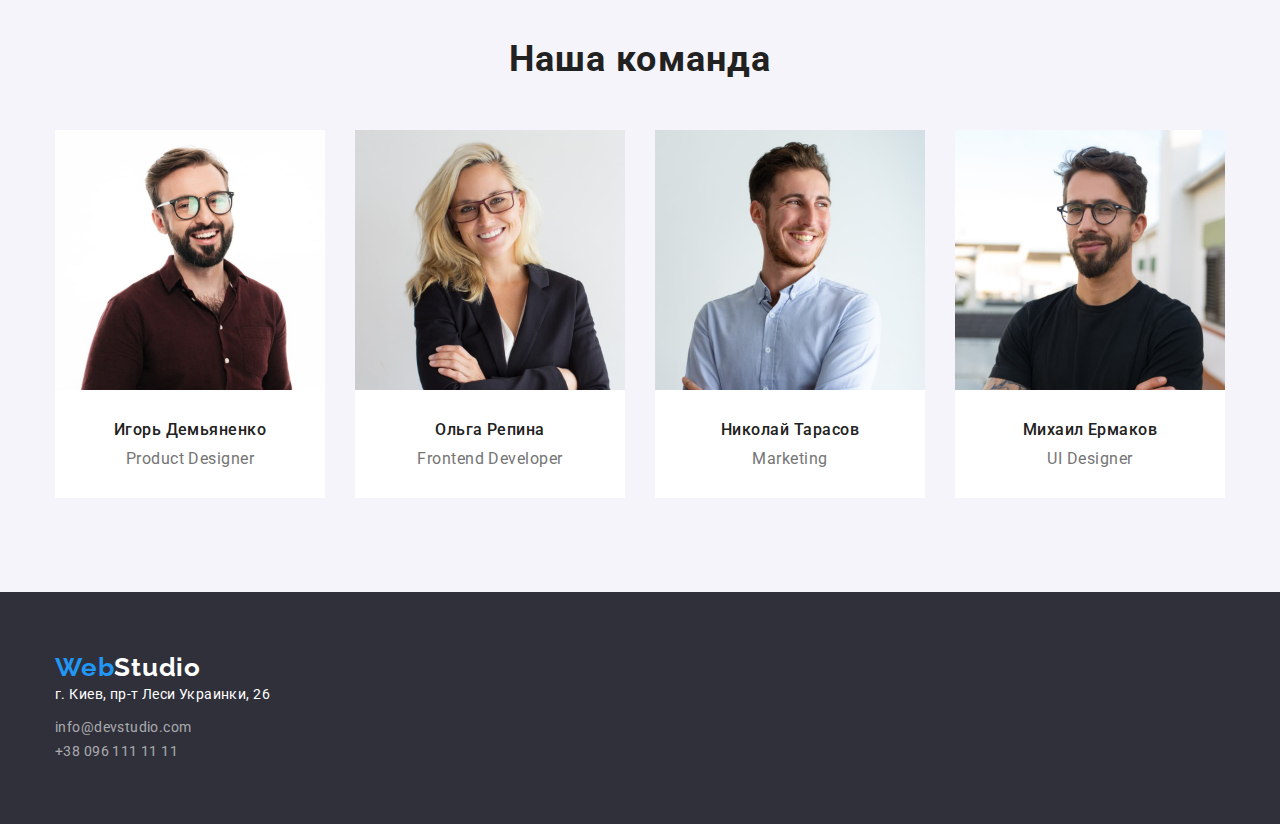
==== commit cf0b6faf: "Виправив після 1 перевірки" ====
--- a/index.html
+++ b/index.html
@@ -48,28 +48,28 @@
     <section class="section benefits">
       <div class="container">
         <ul class="list benefits-list">
-          <li class="list-item">
+          <li class="list-item benefits-list-item">
             <h3 class="benefits-title">Внимание к деталям</h3>
             <p class="benefits-text">
               Идейные соображения, а также начало повседневной работы по
               формированию позиции.
             </p>
           </li>
-          <li class="list-item">
+          <li class="list-item benefits-list-item">
             <h3 class="benefits-title">Пунктуальность</h3>
             <p class="benefits-text">
               Задача организации, в особенности же рамки и место обучения кадров
               влечет за собой.
             </p>
           </li>
-          <li class="list-item">
+          <li class="list-item benefits-list-item">
             <h3 class="benefits-title">Планирование</h3>
             <p class="benefits-text">
               Равным образом консультация с широким активом в значительной
               степени обуславливает.
             </p>
           </li>
-          <li class="list-item">
+          <li class="list-item benefits-list-item">
             <h3 class="benefits-title">Современные технологии</h3>
             <p class="benefits-text">
               Значимость этих проблем настолько очевидна, что реализация
@@ -80,7 +80,7 @@
       </div>
     </section>
     <!--Що ми робимо-->
-    <section class="work">
+    <section class="section work">
       <div class="container">
         <h2 class="work-title">Чем ми занимаємся</h2>
         <ul class="list work-list">
@@ -103,25 +103,33 @@
         <ul class="list team-list">
           <li class="list-item team-list-item">
             <img class="team-img" src="./images/Workers/img.jpg" alt="фото Ігоря Дем'яненка" width="270" height="260" />
-            <h3 class="name-worker">Игорь Демьяненко</h3>
-            <p class="profession">Product Designer</p>
+            <div class="team-text">
+              <h3 class="name-worker">Игорь Демьяненко</h3>
+              <p class="profession">Product Designer</p>
+            </div>
           </li>
           <li class="list-item team-list-item">
             <img class="team-img" src="./images/Workers/img(1).jpg" alt="фото Ольги Репиної" width="270" height="260" />
-            <h3 class="name-worker">Ольга Репина</h3>
-            <p class="profession">Frontend Developer</p>
+            <div class="team-text">
+              <h3 class="name-worker">Ольга Репина</h3>
+              <p class="profession">Frontend Developer</p>
+            </div>
           </li>
           <li class="list-item team-list-item">
             <img class="team-img" src="./images/Workers/img(2).jpg" alt="фото Николая Тарасова" width="270"
               height="260" />
-            <h3 class="name-worker">Николай Тарасов</h3>
-            <p class="profession">Marketing</p>
+            <div class="team-text">
+              <h3 class="name-worker">Николай Тарасов</h3>
+              <p class="profession">Marketing</p>
+            </div>
           </li>
           <li class="list-item team-list-item">
             <img class="team-img" src="./images/Workers/img(3).jpg" alt="фото Михаила Ермакова" width="270"
               height="260" />
-            <h3 class="name-worker">Михаил Ермаков</h3>
-            <p class="profession">UI Designer</p>
+            <div class="team-text">
+              <h3 class="name-worker">Михаил Ермаков</h3>
+              <p class="profession">UI Designer</p>
+            </div>
           </li>
 
         </ul>
--- a/css/styles.css
+++ b/css/styles.css
@@ -35,10 +35,15 @@
   padding-top: 94px;
   padding-bottom: 94px;
 }
+img{
+    display: block;
+}
 /*header*/
 .header-container {
   display: flex;
   align-items: center;
+
+  border-bottom: 1px solid #ECECEC;
 }
 .logo {
   font-family: var(--secondary-font);
@@ -100,8 +105,12 @@
 /*hero*/
 .hero {
   background-color: var(--dark-bg-cl);
+  padding-top: 200px ;
+  padding-bottom: 200px;
+  
 }
 .hero-title {
+  width: 696px;
   font-weight: 900;
   font-size: 44px;
   line-height: 1.36;
@@ -110,6 +119,8 @@
   text-transform: uppercase;
   color: var(--light-bg-cl);
   margin-bottom: 30px;
+  margin-left: auto;
+  margin-right: auto;
 }
 .btn {
   cursor: pointer;
@@ -126,6 +137,9 @@
   padding-left: 32px;
   padding-right: 32px;
   padding-bottom: 11px;
+
+  margin-left: auto;
+  margin-right: auto;
 }
 .hero-title:hover,
 .hero-title:focus {
@@ -140,6 +154,9 @@
   display: flex;
   gap: 30px;
 }
+.benefits-list-item{
+  width: 270px;
+}
 .benefits-title {
   color: var(--main-tx-cl);
   font-weight: 700;
@@ -157,6 +174,7 @@
 }
 
 /*work*/
+
 .work-title {
   color: var(--main-tx-cl);
   font-weight: 700;
@@ -170,8 +188,7 @@
 .work-list {
   display: flex;
   gap: 30px;
-  padding-left: 0;
-  padding-bottom: 94px;
+ 
 }
 /*tem*/
 .team {
@@ -184,6 +201,8 @@
   line-height: 1.17;
   text-align: center;
   letter-spacing: 0.03em;
+
+  margin-bottom: 50px;
 }
 
 .team-list {
@@ -194,6 +213,10 @@
 .team-list-item {
   background-color: var(--light-bg-cl);
 }
+.team-text{
+  padding-top: 30px;
+  padding-bottom: 30px;
+}
 .name-worker {
   color: var(--main-tx-cl);
   font-weight: 500;
@@ -201,6 +224,8 @@
   line-height: 1.19;
   text-align: center;
   letter-spacing: 0.03em;
+  margin-bottom: 10px;
+
 }
 .profession {
   color: var(--seccond-tx-cl);
@@ -208,10 +233,13 @@
   line-height: 1.19;
   text-align: center;
   letter-spacing: 0.03em;
+  
 }
 /* footer*/
 .footer {
   background-color: var(--dark-bg-cl);
+  padding-top: 60px;
+  padding-bottom: 60px;
 }
 .footer-link {
   color: #ffffff;
@@ -221,6 +249,8 @@
   line-height: 1.19;
   letter-spacing: 0.03em;
   text-decoration: none;
+
+  margin-bottom: 20px;
 }
 .footer-logo {
   color: var(--cl-active);
@@ -236,6 +266,8 @@
   line-height: 1.71;
   letter-spacing: 0.03em;
   color: #ffffff;
+
+  margin-bottom: 9px;
 }
 .footer-contacts {
   font-style: normal;
@@ -245,6 +277,8 @@
   letter-spacing: 0.03em;
   color: rgba(255, 255, 255, 0.6);
   text-decoration: none;
+
+  margin-bottom: 9px;
 }
 .footer-contacts:hover,
 .footer-contacts:focus {
@@ -257,7 +291,7 @@
 }
 .filter-list {
   display: flex;
-  margin-bottom: 34px;
+  margin-bottom: 50px;
   justify-content: center;
   gap: 8px;
 }
@@ -270,6 +304,7 @@
   line-height: 1.62;
   text-align: center;
   letter-spacing: 0.03em;
+  padding: 6px 22px;
 }
 .btn-portfolio:hover,
 .btn-portfolio:focus {
@@ -287,18 +322,28 @@
 .portfolio-link {
   text-decoration: none;
 }
+.portfolio-text{
+    padding: 20px 24px;
+    border-bottom: 1px solid #EEEEEE;
+    border-left: 1px solid #EEEEEE;
+border-right: 1px solid #EEEEEE;
+}
+
 .card-title {
   color: var(--main-tx-cl);
   font-weight: 700;
   font-size: 18px;
   line-height: 2;
   letter-spacing: 0.06em;
+ 
 }
 .card-variety {
   color: var(--seccond-tx-cl);
   font-size: 16px;
   line-height: 1.88;
   letter-spacing: 0.03em;
+
+ 
 }
 .portfolio-link:hover,
 .portfolio-link:focus {
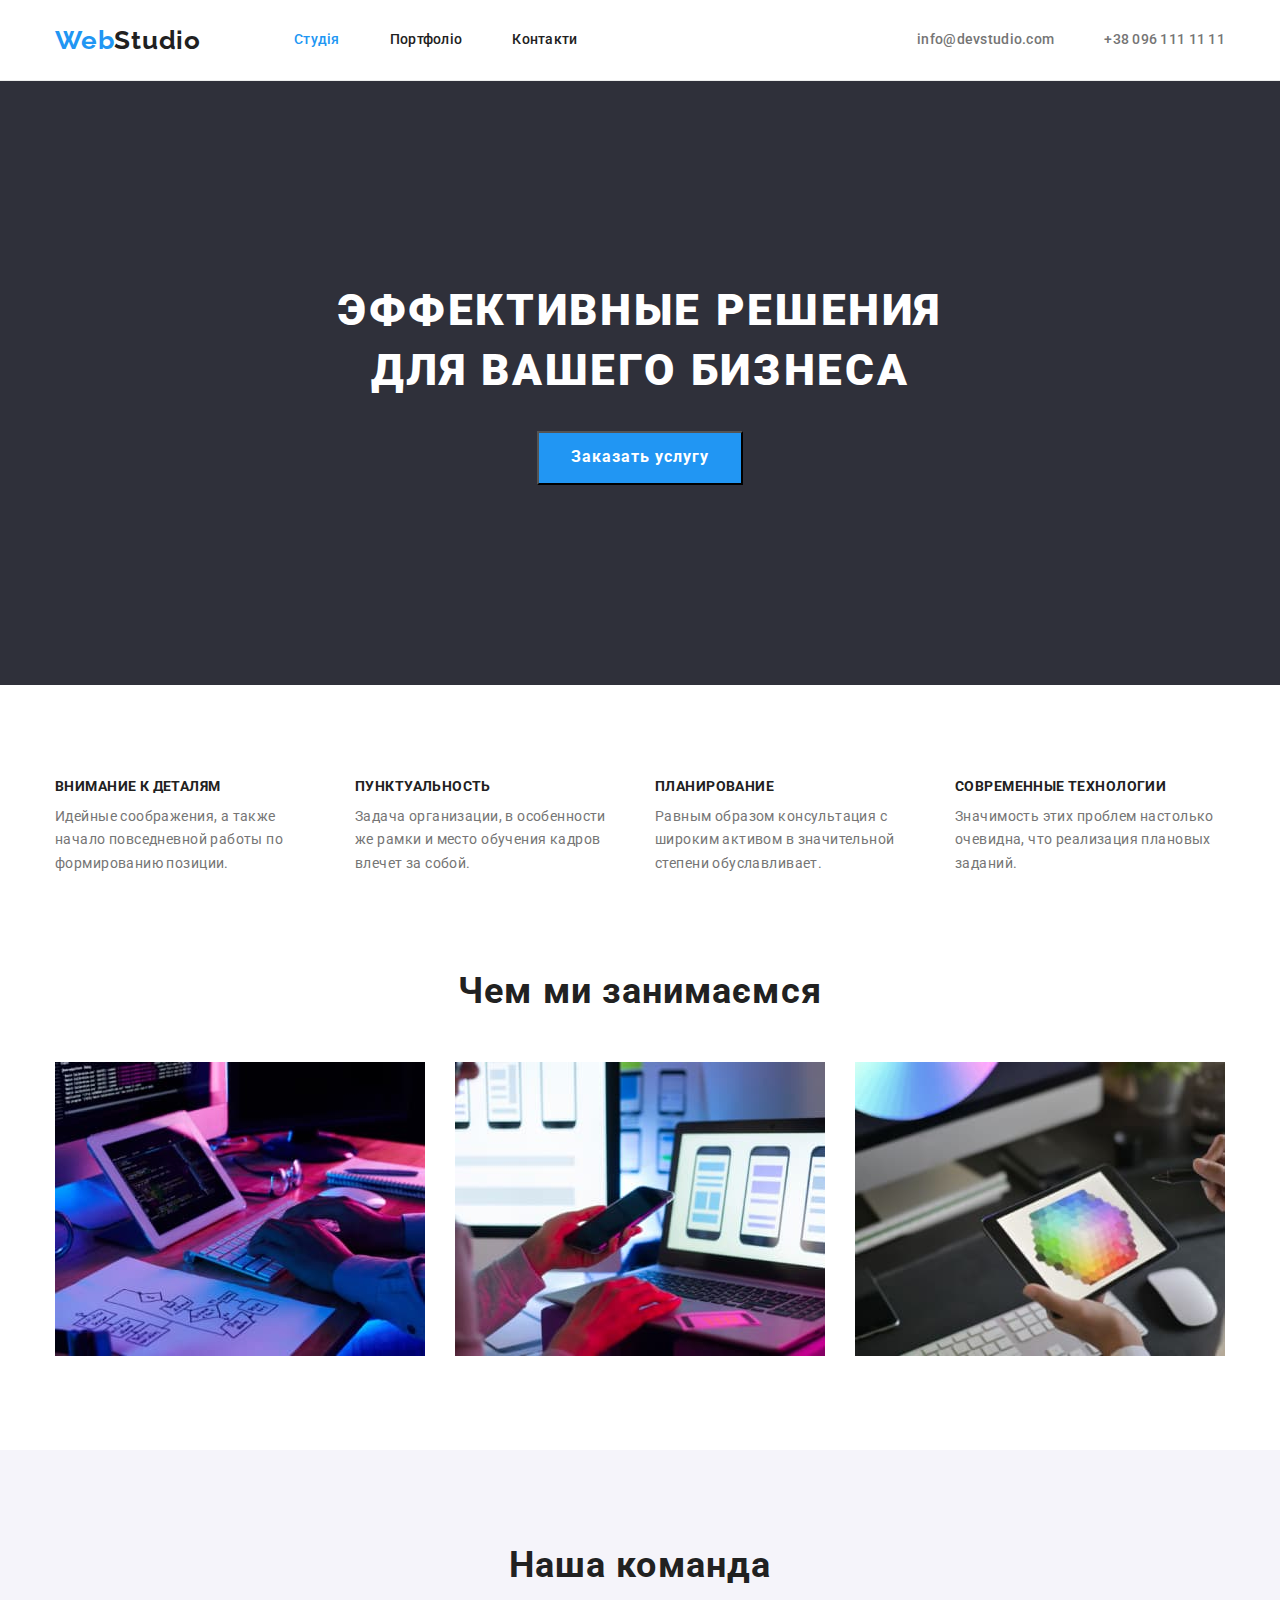
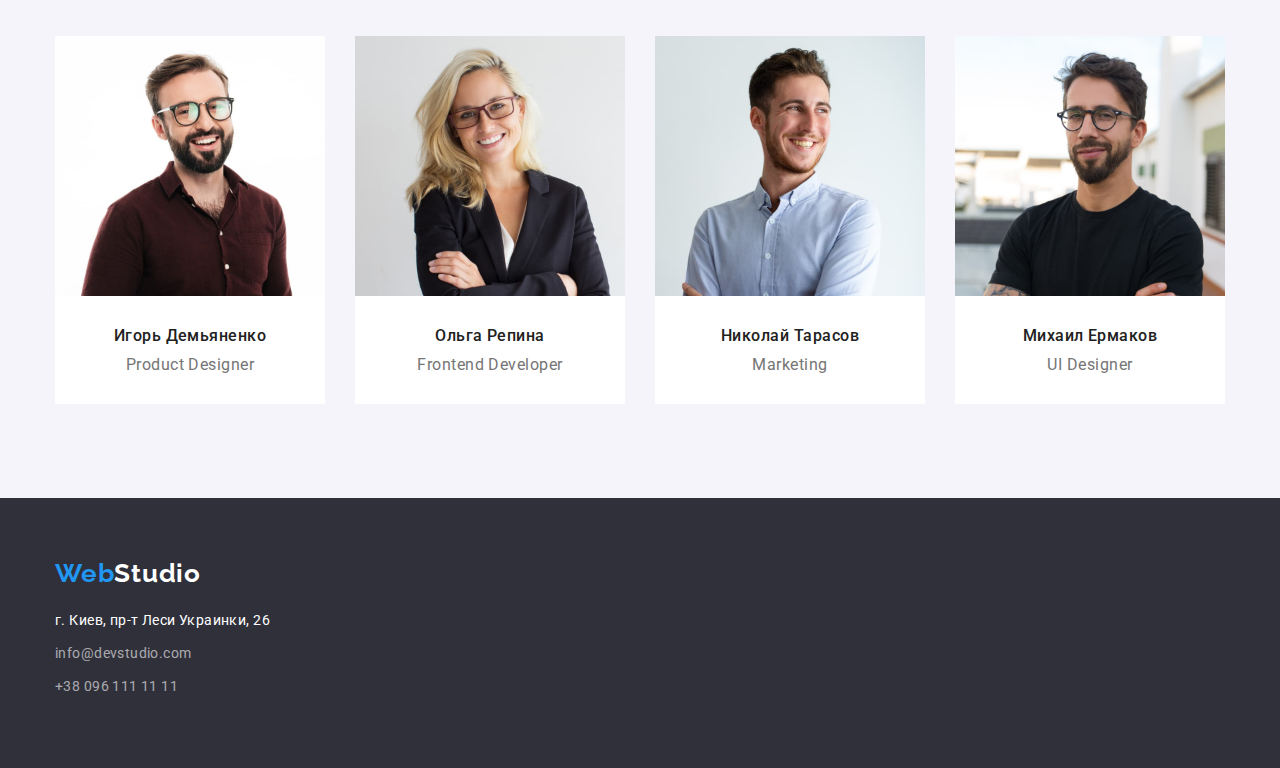
==== commit f8c45e75: "Виправив д.з 2 раз" ====
--- a/index.html
+++ b/index.html
@@ -142,8 +142,10 @@
       <address class="address">
         <ul class="list">
           <li class="list-item city-address">г. Киев, пр-т Леси Украинки, 26</li>
-          <li class="list-item"><a class="footer-contacts" href="mailto:info@devstudio.com">info@devstudio.com</a></li>
-          <li class="list-item"><a class="footer-contacts" href="tel:+380961111111">+38 096 111 11 11</a></li>
+          <li class="list-item"><a class="footer-contacts footer-mail"
+              href="mailto:info@devstudio.com">info@devstudio.com</a></li>
+          <li class="list-item"><a class="footer-contacts footer-tel" href="tel:+380961111111">+38 096 111 11 11</a>
+          </li>
         </ul>
       </address>
     </div>
--- a/css/styles.css
+++ b/css/styles.css
@@ -39,11 +39,14 @@
     display: block;
 }
 /*header*/
+.header{
+  border-bottom: 1px solid #ECECEC;
+}
 .header-container {
   display: flex;
   align-items: center;
 
-  border-bottom: 1px solid #ECECEC;
+  
 }
 .logo {
   font-family: var(--secondary-font);
@@ -141,14 +144,10 @@
   margin-left: auto;
   margin-right: auto;
 }
-.hero-title:hover,
-.hero-title:focus {
-  text-decoration: underline;
-  text-decoration-color: var(--cl-active);
-}
 
 /*Переваги*/
 .benefits {
+  padding-bottom: 0;
 }
 .benefits-list {
   display: flex;
@@ -190,7 +189,7 @@
   gap: 30px;
  
 }
-/*tem*/
+/*team*/
 .team {
   background-color: var(--secondary-bg-cl);
 }
@@ -250,7 +249,7 @@
   letter-spacing: 0.03em;
   text-decoration: none;
 
-  margin-bottom: 20px;
+
 }
 .footer-logo {
   color: var(--cl-active);
@@ -267,9 +266,12 @@
   letter-spacing: 0.03em;
   color: #ffffff;
 
+  margin-top: 20px;
   margin-bottom: 9px;
+  
 }
 .footer-contacts {
+  display: inline-block;
   font-style: normal;
   font-weight: 400;
   font-size: 14px;
@@ -280,6 +282,7 @@
 
   margin-bottom: 9px;
 }
+
 .footer-contacts:hover,
 .footer-contacts:focus {
   color: var(--cl-active);
@@ -305,6 +308,8 @@
   text-align: center;
   letter-spacing: 0.03em;
   padding: 6px 22px;
+
+  border: none;
 }
 .btn-portfolio:hover,
 .btn-portfolio:focus {
